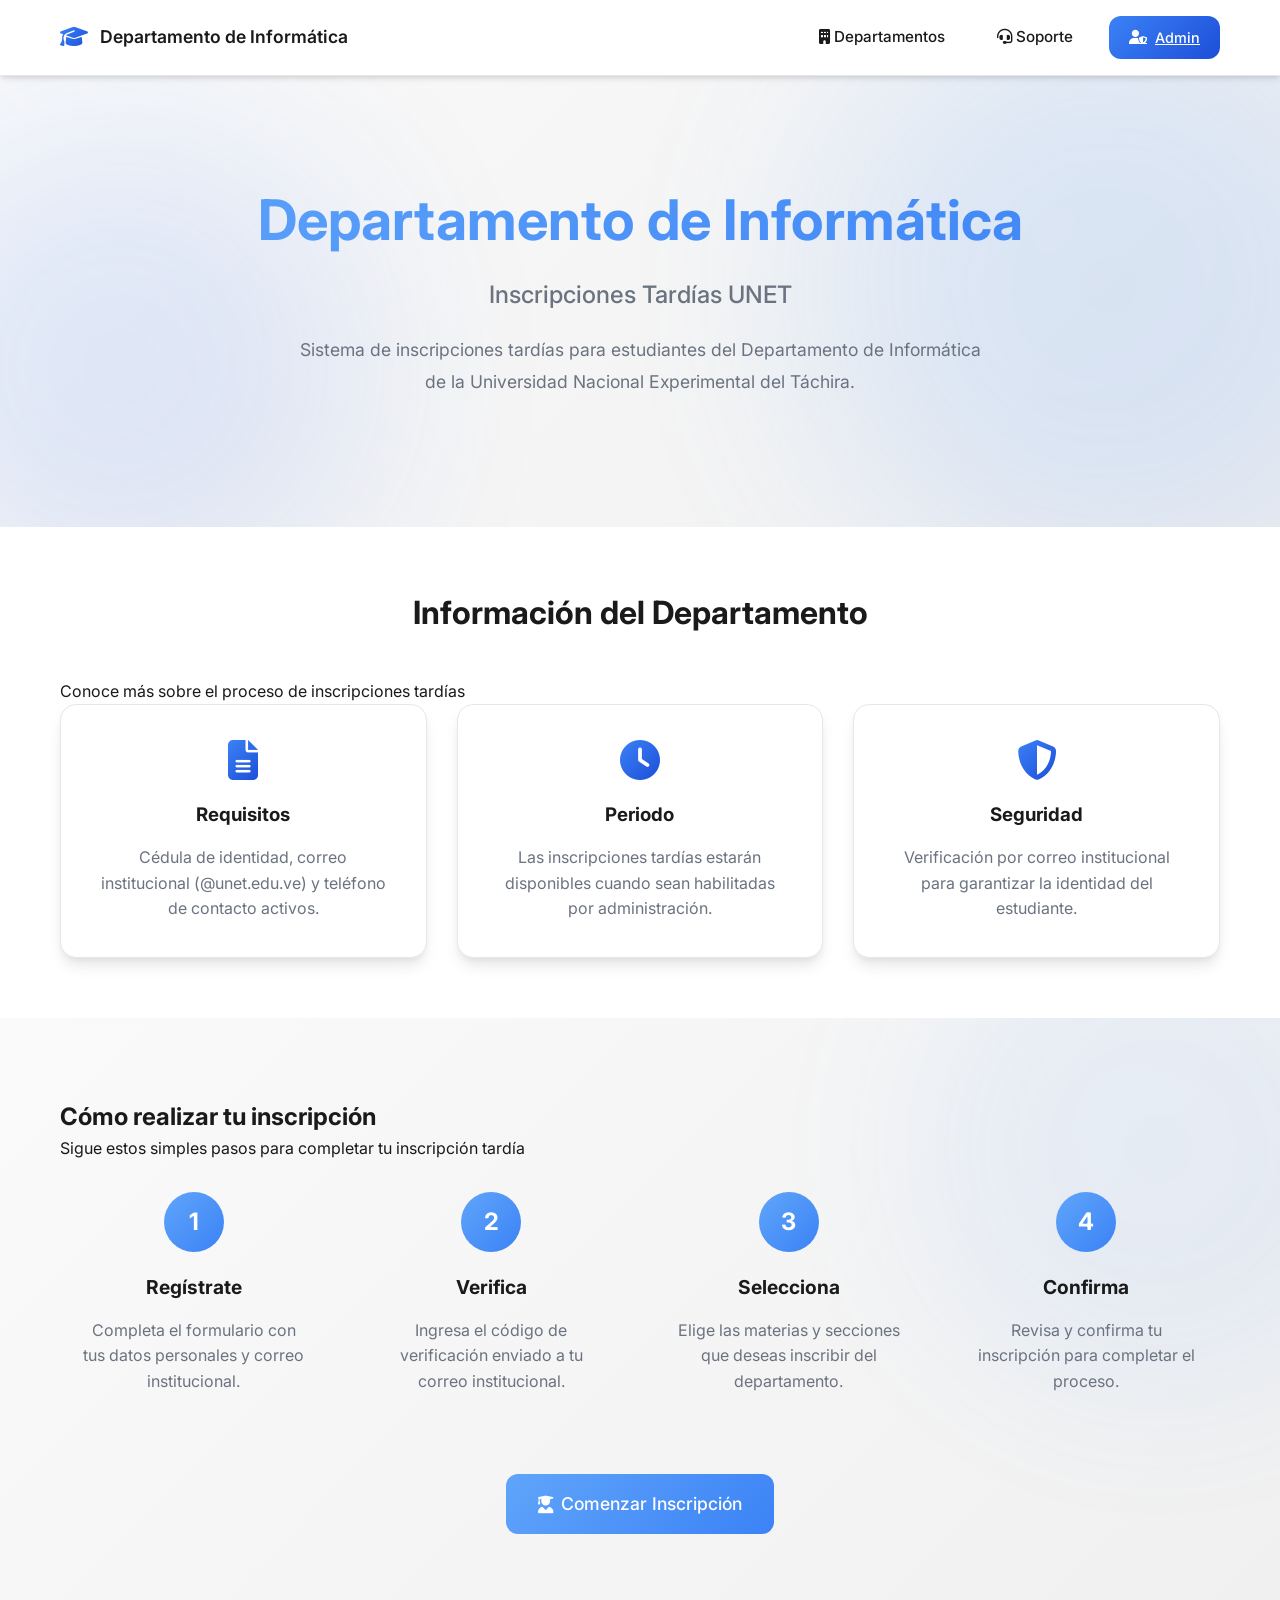
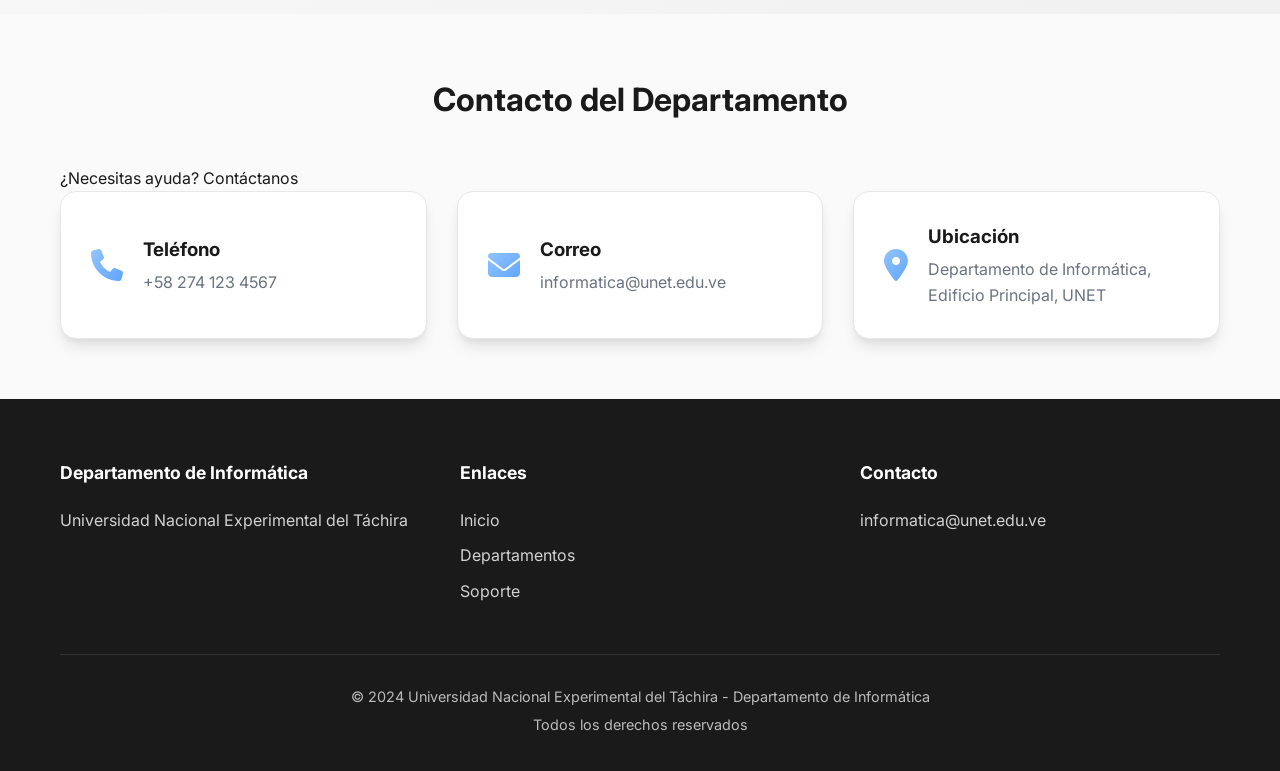
==== departamento-informatica.html @ d98ce838 "Agregar archivos del proyecto ITUNET" ====
<!DOCTYPE html>
<html lang="es">
<head>
    <meta charset="UTF-8">
    <meta name="viewport" content="width=device-width, initial-scale=1.0">
    <title>Departamento de Informática - UNET</title>
    <link rel="stylesheet" href="css/styles.css">
    <link rel="preconnect" href="https://fonts.googleapis.com">
    <link rel="preconnect" href="https://fonts.gstatic.com" crossorigin>
    <link href="https://fonts.googleapis.com/css2?family=Inter:wght@300;400;500;600;700&display=swap" rel="stylesheet">
    <link rel="stylesheet" href="https://cdnjs.cloudflare.com/ajax/libs/font-awesome/6.4.0/css/all.min.css">
</head>
<body>
    <!-- Header -->
    <header class="header">
        <div class="header-container">
            <div class="logo">
                <i class="fas fa-graduation-cap"></i>
                <span>Departamento de Informática</span>
            </div>
            <nav class="nav">
                <a href="departamentos.html" class="nav-link">
                    <i class="fas fa-building"></i>
                    Departamentos
                </a>
                <a href="soporte.html" class="nav-link">
                    <i class="fas fa-headset"></i>
                    Soporte
                </a>
                <a href="admin/login.html" class="btn-login">
                    <i class="fas fa-user-shield"></i>
                    Admin
                </a>
            </nav>
        </div>
    </header>

    <!-- Loading Overlay -->
    <div class="loading-overlay" id="loadingOverlay">
        <div class="spinner"></div>
        <p>Cargando...</p>
    </div>

    <!-- Hero Section -->
    <section class="hero">
        <div class="hero-content">
            <h1>Departamento de Informática</h1>
            <h2>Inscripciones Tardías UNET</h2>
            <p>Sistema de inscripciones tardías para estudiantes del Departamento de Informática de la Universidad Nacional Experimental del Táchira.</p>
        </div>
    </section>

    <!-- Info Section -->
    <section class="info-section">
        <div class="container">
            <div class="section-header">
                <h2>Información del Departamento</h2>
                <p>Conoce más sobre el proceso de inscripciones tardías</p>
            </div>
            <div class="info-cards">
                <div class="info-card">
                    <i class="fas fa-file-alt"></i>
                    <h3>Requisitos</h3>
                    <p>Cédula de identidad, correo institucional (@unet.edu.ve) y teléfono de contacto activos.</p>
                </div>
                <div class="info-card">
                    <i class="fas fa-clock"></i>
                    <h3>Periodo</h3>
                    <p>Las inscripciones tardías estarán disponibles cuando sean habilitadas por administración.</p>
                </div>
                <div class="info-card">
                    <i class="fas fa-shield-alt"></i>
                    <h3>Seguridad</h3>
                    <p>Verificación por correo institucional para garantizar la identidad del estudiante.</p>
                </div>
            </div>
        </div>
    </section>

    <!-- Process Section -->
    <section class="process-section">
        <div class="container">
            <div class="section-header">
                <h2>Cómo realizar tu inscripción</h2>
                <p>Sigue estos simples pasos para completar tu inscripción tardía</p>
            </div>
            <div class="process-steps">
                <div class="process-step">
                    <div class="step-number">1</div>
                    <h3>Regístrate</h3>
                    <p>Completa el formulario con tus datos personales y correo institucional.</p>
                </div>
                <div class="process-step">
                    <div class="step-number">2</div>
                    <h3>Verifica</h3>
                    <p>Ingresa el código de verificación enviado a tu correo institucional.</p>
                </div>
                <div class="process-step">
                    <div class="step-number">3</div>
                    <h3>Selecciona</h3>
                    <p>Elige las materias y secciones que deseas inscribir del departamento.</p>
                </div>
                <div class="process-step">
                    <div class="step-number">4</div>
                    <h3>Confirma</h3>
                    <p>Revisa y confirma tu inscripción para completar el proceso.</p>
                </div>
            </div>
            <div class="cta-container">
                <a href="estudiante/formulario.html" class="btn btn-primary btn-large">
                    <i class="fas fa-user-graduate"></i>
                    Comenzar Inscripción
                </a>
            </div>
        </div>
    </section>

    <!-- Contact Section -->
    <section class="contact-section">
        <div class="container">
            <div class="section-header">
                <h2>Contacto del Departamento</h2>
                <p>¿Necesitas ayuda? Contáctanos</p>
            </div>
            <div class="contact-info">
                <div class="contact-item">
                    <i class="fas fa-phone"></i>
                    <div>
                        <h3>Teléfono</h3>
                        <p>+58 274 123 4567</p>
                    </div>
                </div>
                <div class="contact-item">
                    <i class="fas fa-envelope"></i>
                    <div>
                        <h3>Correo</h3>
                        <p>informatica@unet.edu.ve</p>
                    </div>
                </div>
                <div class="contact-item">
                    <i class="fas fa-map-marker-alt"></i>
                    <div>
                        <h3>Ubicación</h3>
                        <p>Departamento de Informática, Edificio Principal, UNET</p>
                    </div>
                </div>
            </div>
        </div>
    </section>

    <!-- Footer -->
    <footer class="footer">
        <div class="container">
            <div class="footer-content">
                <div class="footer-section">
                    <h4>Departamento de Informática</h4>
                    <p>Universidad Nacional Experimental del Táchira</p>
                </div>
                <div class="footer-section">
                    <h4>Enlaces</h4>
                    <a href="index.html">Inicio</a>
                    <a href="departamentos.html">Departamentos</a>
                    <a href="soporte.html">Soporte</a>
                </div>
                <div class="footer-section">
                    <h4>Contacto</h4>
                    <p>informatica@unet.edu.ve</p>
                </div>
            </div>
            <div class="footer-bottom">
                <p>&copy; 2024 Universidad Nacional Experimental del Táchira - Departamento de Informática</p>
                <p>Todos los derechos reservados</p>
            </div>
        </div>
    </footer>

    <script src="js/main.js"></script>
</body>
</html>
---- css/styles.css ----
/* Variables CSS */
:root {
    --primary-color: #1a1a1a;
    --secondary-color: #2d2d2d;
    --accent-color: #3b82f6;
    --highlight-color: #2563eb;
    --text-color: #1a1a1a;
    --text-light: #ffffff;
    --text-muted: #6b7280;
    --bg-light: #fafafa;
    --bg-white: #ffffff;
    --border-color: #e5e7eb;
    --success-color: #10b981;
    --warning-color: #f59e0b;
    --danger-color: #ef4444;
    --shadow: 0 4px 6px -1px rgba(0, 0, 0, 0.1), 0 2px 4px -1px rgba(0, 0, 0, 0.06);
    --shadow-lg: 0 10px 15px -3px rgba(0, 0, 0, 0.1), 0 4px 6px -2px rgba(0, 0, 0, 0.05);
    --shadow-xl: 0 20px 25px -5px rgba(0, 0, 0, 0.1), 0 10px 10px -5px rgba(0, 0, 0, 0.04);
    --radius: 12px;
    --radius-lg: 16px;
    --transition: all 0.3s cubic-bezier(0.4, 0, 0.2, 1);
    --gradient-primary: linear-gradient(135deg, #3b82f6 0%, #1d4ed8 100%);
    --gradient-secondary: linear-gradient(135deg, #60a5fa 0%, #3b82f6 100%);
    --gradient-accent: linear-gradient(135deg, #93c5fd 0%, #60a5fa 100%);
    --gradient-success: linear-gradient(135deg, #10b981 0%, #059669 100%);
}

/* Reset CSS */
* {
    margin: 0;
    padding: 0;
    box-sizing: border-box;
}

body {
    font-family: 'Inter', sans-serif;
    line-height: 1.6;
    color: var(--text-color);
    background-color: var(--bg-light);
}

.container {
    max-width: 1200px;
    margin: 0 auto;
    padding: 0 20px;
}

/* Header estilo moderno */
.header {
    background-color: var(--bg-white);
    color: var(--text-color);
    padding: 16px 0;
    position: sticky;
    top: 0;
    z-index: 1000;
    box-shadow: var(--shadow);
    border-bottom: 1px solid var(--border-color);
}

.header-container {
    max-width: 1200px;
    margin: 0 auto;
    padding: 0 20px;
    display: flex;
    justify-content: space-between;
    align-items: center;
}

.logo {
    display: flex;
    align-items: center;
    gap: 12px;
    font-size: 1.1rem;
    font-weight: 600;
    color: var(--primary-color);
}

.logo i {
    font-size: 1.4rem;
    background: var(--gradient-primary);
    -webkit-background-clip: text;
    -webkit-text-fill-color: transparent;
    background-clip: text;
}

.nav {
    display: flex;
    align-items: center;
    gap: 20px;
}

.nav-link {
    color: var(--text-color);
    text-decoration: none;
    font-size: 0.95rem;
    font-weight: 500;
    padding: 8px 16px;
    transition: var(--transition);
}

.nav-link:hover {
    color: var(--accent-color);
}

.nav .btn-primary {
    padding: 8px 16px;
    font-size: 0.9rem;
}

.btn-login {
    background: var(--gradient-primary);
    color: var(--text-light);
    border: none;
    padding: 10px 20px;
    border-radius: var(--radius);
    cursor: pointer;
    font-size: 0.9rem;
    font-weight: 500;
    display: flex;
    align-items: center;
    gap: 8px;
    transition: var(--transition);
}

.btn-login:hover {
    transform: translateY(-2px);
    box-shadow: var(--shadow-lg);
}

/* Loading Overlay */
.loading-overlay {
    position: fixed;
    top: 0;
    left: 0;
    width: 100%;
    height: 100%;
    background-color: rgba(0, 0, 0, 0.7);
    display: none;
    justify-content: center;
    align-items: center;
    flex-direction: column;
    z-index: 9999;
}

.loading-overlay.active {
    display: flex;
}

.spinner {
    width: 50px;
    height: 50px;
    border: 4px solid rgba(255, 255, 255, 0.3);
    border-top-color: var(--highlight-color);
    border-radius: 50%;
    animation: spin 1s linear infinite;
}

@keyframes spin {
    to { transform: rotate(360deg); }
}

.loading-overlay p {
    color: var(--text-light);
    margin-top: 20px;
    font-size: 1.1rem;
}

/* Hero Section */
.hero {
    background: linear-gradient(135deg, #fafafa 0%, #f0f0f0 100%);
    color: var(--text-color);
    padding: 100px 20px;
    text-align: center;
    position: relative;
    overflow: hidden;
}

.hero::before {
    content: '';
    position: absolute;
    top: -20%;
    right: -10%;
    width: 600px;
    height: 600px;
    background: var(--gradient-secondary);
    opacity: 0.15;
    border-radius: 50%;
    filter: blur(100px);
}

.hero::after {
    content: '';
    position: absolute;
    bottom: -20%;
    left: -10%;
    width: 500px;
    height: 500px;
    background: var(--gradient-primary);
    opacity: 0.12;
    border-radius: 50%;
    filter: blur(100px);
}

.hero-content {
    position: relative;
    z-index: 1;
}

.hero-content h1 {
    font-size: 3.5rem;
    margin-bottom: 10px;
    font-weight: 700;
    background: var(--gradient-secondary);
    -webkit-background-clip: text;
    -webkit-text-fill-color: transparent;
    background-clip: text;
}

.hero-content h2 {
    font-size: 1.5rem;
    margin-bottom: 20px;
    font-weight: 500;
    color: var(--text-muted);
}

.hero-content p {
    max-width: 700px;
    margin: 0 auto 30px;
    font-size: 1.1rem;
    color: var(--text-muted);
    line-height: 1.8;
}

.hero-buttons {
    display: flex;
    justify-content: center;
    gap: 15px;
    flex-wrap: wrap;
}

.btn {
    padding: 12px 24px;
    border: none;
    border-radius: var(--radius);
    cursor: pointer;
    font-size: 1rem;
    font-weight: 500;
    text-decoration: none;
    display: inline-flex;
    align-items: center;
    gap: 8px;
    transition: var(--transition);
}

.btn-primary {
    background: var(--gradient-secondary);
    color: var(--text-light);
}

.btn-primary:hover {
    transform: translateY(-2px);
    box-shadow: var(--shadow-lg);
}

.btn-secondary {
    background-color: var(--bg-white);
    color: var(--primary-color);
}

.btn-secondary:hover {
    background-color: #f0f0f0;
    transform: translateY(-2px);
}

.btn-secondary.disabled {
    opacity: 0.6;
    cursor: not-allowed;
    pointer-events: none;
}

/* Content Section */
.content-section {
    padding: 80px 20px;
    background-color: var(--bg-white);
}

.content-wrapper {
    max-width: 800px;
    margin: 0 auto;
}

.content-eyebrow {
    font-size: 0.9rem;
    font-weight: 600;
    color: var(--accent-color);
    text-transform: uppercase;
    letter-spacing: 1px;
    margin-bottom: 15px;
}

.content-headline {
    font-size: 2.5rem;
    color: var(--primary-color);
    margin-bottom: 20px;
    font-weight: 700;
}

.content-paragraph {
    font-size: 1.1rem;
    color: var(--text-muted);
    line-height: 1.8;
}

/* Features Section */
.features-section {
    padding: 80px 20px;
    background-color: var(--bg-white);
}

.features-grid {
    display: grid;
    grid-template-columns: repeat(auto-fit, minmax(300px, 1fr));
    gap: 30px;
    max-width: 1200px;
    margin: 0 auto;
}

.feature-card {
    background-color: var(--bg-light);
    padding: 40px 30px;
    border-radius: var(--radius-lg);
    text-align: center;
    transition: var(--transition);
    border: 1px solid var(--border-color);
}

.feature-card:hover {
    transform: translateY(-5px);
    box-shadow: var(--shadow-xl);
    border-color: var(--accent-color);
}

.feature-icon {
    width: 70px;
    height: 70px;
    margin: 0 auto 25px;
    border-radius: 50%;
    display: flex;
    align-items: center;
    justify-content: center;
    background: var(--gradient-primary);
}

.feature-icon i {
    font-size: 1.8rem;
    color: var(--text-light);
}

.feature-card h3 {
    color: var(--primary-color);
    margin-bottom: 15px;
    font-size: 1.3rem;
}

.feature-card p {
    color: var(--text-muted);
    line-height: 1.6;
}

/* Process Section */
.process-section {
    padding: 80px 20px;
    background: linear-gradient(135deg, #fafafa 0%, #f0f0f0 100%);
    position: relative;
    overflow: hidden;
}

.process-section::before {
    content: '';
    position: absolute;
    top: -20%;
    right: -10%;
    width: 500px;
    height: 500px;
    background: var(--gradient-secondary);
    opacity: 0.08;
    border-radius: 50%;
    filter: blur(80px);
}

.process-steps {
    display: grid;
    grid-template-columns: repeat(auto-fit, minmax(250px, 1fr));
    gap: 30px;
    max-width: 1200px;
    margin: 0 auto;
    position: relative;
    z-index: 1;
}

.process-step {
    text-align: center;
    padding: 30px 20px;
}

.step-number {
    width: 60px;
    height: 60px;
    margin: 0 auto 20px;
    border-radius: 50%;
    display: flex;
    align-items: center;
    justify-content: center;
    background: var(--gradient-secondary);
    color: var(--text-light);
    font-size: 1.5rem;
    font-weight: 700;
}

.process-step h3 {
    color: var(--primary-color);
    margin-bottom: 15px;
    font-size: 1.2rem;
}

.process-step p {
    color: var(--text-muted);
    line-height: 1.6;
}

.cta-container {
    text-align: center;
    margin-top: 50px;
}

.btn-large {
    padding: 16px 32px;
    font-size: 1.1rem;
}

/* Requirements Section */
.requirements-section {
    padding: 80px 20px;
    background-color: var(--bg-white);
}

.requirements-content {
    display: grid;
    grid-template-columns: 1fr 1fr;
    gap: 60px;
    max-width: 1200px;
    margin: 0 auto;
    align-items: center;
}

.requirements-text h2 {
    color: var(--primary-color);
    margin-bottom: 15px;
    font-size: 2rem;
}

.requirements-text > p {
    color: var(--text-muted);
    margin-bottom: 25px;
    font-size: 1.1rem;
}

.requirements-list {
    list-style: none;
    padding: 0;
}

.requirements-list li {
    padding: 12px 0;
    color: var(--text-color);
    font-size: 1rem;
    display: flex;
    align-items: center;
    gap: 12px;
}

.requirements-list li i {
    color: var(--success-color);
    font-size: 1.2rem;
}

.requirements-cta {
    background: linear-gradient(135deg, #fafafa 0%, #f0f0f0 100%);
    padding: 50px;
    border-radius: var(--radius-lg);
    text-align: center;
    border: 1px solid var(--border-color);
}

.requirements-cta h3 {
    color: var(--primary-color);
    margin-bottom: 15px;
    font-size: 1.5rem;
}

.requirements-cta > p {
    color: var(--text-muted);
    margin-bottom: 25px;
}

/* Info Section */
.info-section {
    padding: 60px 20px;
    background-color: var(--bg-white);
}

.info-section h2 {
    text-align: center;
    margin-bottom: 40px;
    font-size: 2rem;
    color: var(--primary-color);
}

.info-cards {
    display: grid;
    grid-template-columns: repeat(auto-fit, minmax(300px, 1fr));
    gap: 30px;
    max-width: 1200px;
    margin: 0 auto;
}

.info-card {
    background-color: var(--bg-white);
    padding: 35px;
    border-radius: var(--radius-lg);
    text-align: center;
    box-shadow: var(--shadow-lg);
    transition: var(--transition);
    border: 1px solid var(--border-color);
}

.info-card:hover {
    transform: translateY(-5px);
    box-shadow: var(--shadow-xl);
    border-color: var(--accent-color);
}

.info-card i {
    font-size: 2.5rem;
    background: var(--gradient-primary);
    -webkit-background-clip: text;
    -webkit-text-fill-color: transparent;
    background-clip: text;
    margin-bottom: 20px;
}

.info-card h3 {
    margin-bottom: 15px;
    color: var(--primary-color);
}

.info-card p {
    color: var(--text-muted);
}

/* Contact Section */
.contact-section {
    padding: 60px 20px;
    background-color: var(--bg-light);
}

.contact-section h2 {
    text-align: center;
    margin-bottom: 40px;
    font-size: 2rem;
    color: var(--primary-color);
}

.contact-info {
    display: grid;
    grid-template-columns: repeat(auto-fit, minmax(300px, 1fr));
    gap: 30px;
    max-width: 1200px;
    margin: 0 auto;
}

.contact-item {
    background-color: var(--bg-white);
    padding: 30px;
    border-radius: var(--radius-lg);
    display: flex;
    align-items: center;
    gap: 20px;
    box-shadow: var(--shadow-lg);
    transition: var(--transition);
    border: 1px solid var(--border-color);
}

.contact-item:hover {
    transform: translateY(-5px);
    box-shadow: var(--shadow-xl);
    border-color: var(--accent-color);
}

.contact-item i {
    font-size: 2rem;
    background: var(--gradient-accent);
    -webkit-background-clip: text;
    -webkit-text-fill-color: transparent;
    background-clip: text;
}

.contact-item h3 {
    margin-bottom: 5px;
    color: var(--primary-color);
}

.contact-item p {
    color: var(--text-muted);
}

/* Footer */
.footer {
    background-color: var(--primary-color);
    color: var(--text-light);
    padding: 60px 20px 30px;
}

.footer-content {
    display: grid;
    grid-template-columns: repeat(auto-fit, minmax(250px, 1fr));
    gap: 40px;
    max-width: 1200px;
    margin: 0 auto 40px;
}

.footer-section h4 {
    margin-bottom: 20px;
    font-size: 1.1rem;
}

.footer-section p {
    color: rgba(255, 255, 255, 0.8);
    line-height: 1.6;
}

.footer-section a {
    display: block;
    color: rgba(255, 255, 255, 0.8);
    text-decoration: none;
    margin-bottom: 10px;
    transition: var(--transition);
}

.footer-section a:hover {
    color: var(--text-light);
}

.footer-bottom {
    text-align: center;
    padding-top: 30px;
    border-top: 1px solid rgba(255, 255, 255, 0.1);
}

.footer-bottom p {
    margin-bottom: 5px;
    opacity: 0.7;
    font-size: 0.9rem;
}

/* Departments Section */
.departments-section {
    padding: 80px 20px;
    background-color: var(--bg-white);
}

.departments-grid {
    display: grid;
    grid-template-columns: repeat(auto-fit, minmax(300px, 1fr));
    gap: 30px;
    max-width: 1200px;
    margin: 0 auto;
}

.department-card {
    background-color: var(--bg-light);
    padding: 40px 30px;
    border-radius: var(--radius-lg);
    text-align: center;
    transition: var(--transition);
    border: 1px solid var(--border-color);
}

.department-card:hover {
    transform: translateY(-5px);
    box-shadow: var(--shadow-xl);
    border-color: var(--accent-color);
}

.department-icon {
    width: 80px;
    height: 80px;
    margin: 0 auto 25px;
    border-radius: 50%;
    display: flex;
    align-items: center;
    justify-content: center;
    background: var(--gradient-primary);
}

.department-icon i {
    font-size: 2rem;
    color: var(--text-light);
}

.department-card h3 {
    color: var(--primary-color);
    margin-bottom: 10px;
    font-size: 1.4rem;
}

.department-card p {
    color: var(--text-muted);
    margin-bottom: 20px;
}

/* FAQ Section */
.faq-section {
    padding: 80px 20px;
    background: linear-gradient(135deg, #fafafa 0%, #f0f0f0 100%);
    position: relative;
    overflow: hidden;
}

.faq-section::before {
    content: '';
    position: absolute;
    top: -20%;
    right: -10%;
    width: 500px;
    height: 500px;
    background: var(--gradient-secondary);
    opacity: 0.08;
    border-radius: 50%;
    filter: blur(80px);
}

.faq-container {
    max-width: 900px;
    margin: 0 auto;
    position: relative;
    z-index: 1;
}

.faq-item {
    background-color: var(--bg-white);
    border-radius: var(--radius-lg);
    margin-bottom: 15px;
    box-shadow: var(--shadow);
    overflow: hidden;
    border: 1px solid var(--border-color);
}

.faq-question {
    padding: 20px 25px;
    cursor: pointer;
    display: flex;
    justify-content: space-between;
    align-items: center;
    transition: var(--transition);
}

.faq-question:hover {
    background-color: var(--bg-light);
}

.faq-question h3 {
    color: var(--primary-color);
    margin: 0;
    font-size: 1.1rem;
    font-weight: 500;
}

.faq-question i {
    color: var(--accent-color);
    transition: var(--transition);
}

.faq-item.active .faq-question i {
    transform: rotate(180deg);
}

.faq-answer {
    max-height: 0;
    overflow: hidden;
    transition: max-height 0.3s ease;
}

.faq-item.active .faq-answer {
    max-height: 500px;
}

.faq-answer p {
    padding: 0 25px 25px;
    color: var(--text-muted);
    line-height: 1.7;
}

/* Contact Form Section */
.contact-form-section {
    padding: 80px 20px;
    background-color: var(--bg-white);
}

.contact-form-container {
    max-width: 700px;
    margin: 0 auto;
}

.contact-form {
    background-color: var(--bg-light);
    padding: 40px;
    border-radius: var(--radius-lg);
    box-shadow: var(--shadow-lg);
    border: 1px solid var(--border-color);
}

.contact-form .form-group {
    margin-bottom: 25px;
}

.contact-form label {
    display: block;
    margin-bottom: 8px;
    color: var(--text-color);
    font-weight: 500;
    display: flex;
    align-items: center;
    gap: 8px;
}

.contact-form label i {
    color: var(--accent-color);
}

.contact-form input,
.contact-form select,
.contact-form textarea {
    width: 100%;
    padding: 12px 15px;
    border: 1px solid var(--border-color);
    border-radius: var(--radius);
    font-size: 1rem;
    font-family: 'Inter', sans-serif;
    transition: var(--transition);
}

.contact-form input:focus,
.contact-form select:focus,
.contact-form textarea:focus {
    outline: none;
    border-color: var(--accent-color);
    box-shadow: 0 0 0 3px rgba(59, 130, 246, 0.1);
}

.contact-form textarea {
    resize: vertical;
    min-height: 120px;
}

/* Responsive Design */
@media (max-width: 768px) {
    .hero-content h1 {
        font-size: 2rem;
    }
    
    .hero-content h2 {
        font-size: 1.2rem;
    }
    
    .hero-content p {
        font-size: 1rem;
    }
    
    .header-container {
        flex-direction: column;
        gap: 10px;
    }
    
    .info-cards,
    .contact-info {
        grid-template-columns: 1fr;
    }
    
    .requirements-content {
        grid-template-columns: 1fr;
    }
    
    .section-header h2 {
        font-size: 2rem;
    }
    
    .footer-content {
        grid-template-columns: 1fr;
    }
    
    .nav {
        gap: 10px;
    }
    
    .nav-link {
        padding: 6px 12px;
        font-size: 0.85rem;
    }
    
    .hero-container {
        grid-template-columns: 1fr;
        gap: 40px;
    }
    
    .hero-left {
        padding-right: 0;
        text-align: center;
    }
    
    .hero-buttons {
        justify-content: center;
    }
    
    .footer-content {
        flex-direction: column;
        gap: 30px;
        text-align: center;
    }
    
    .footer-left {
        flex-direction: column;
        gap: 20px;
    }
}
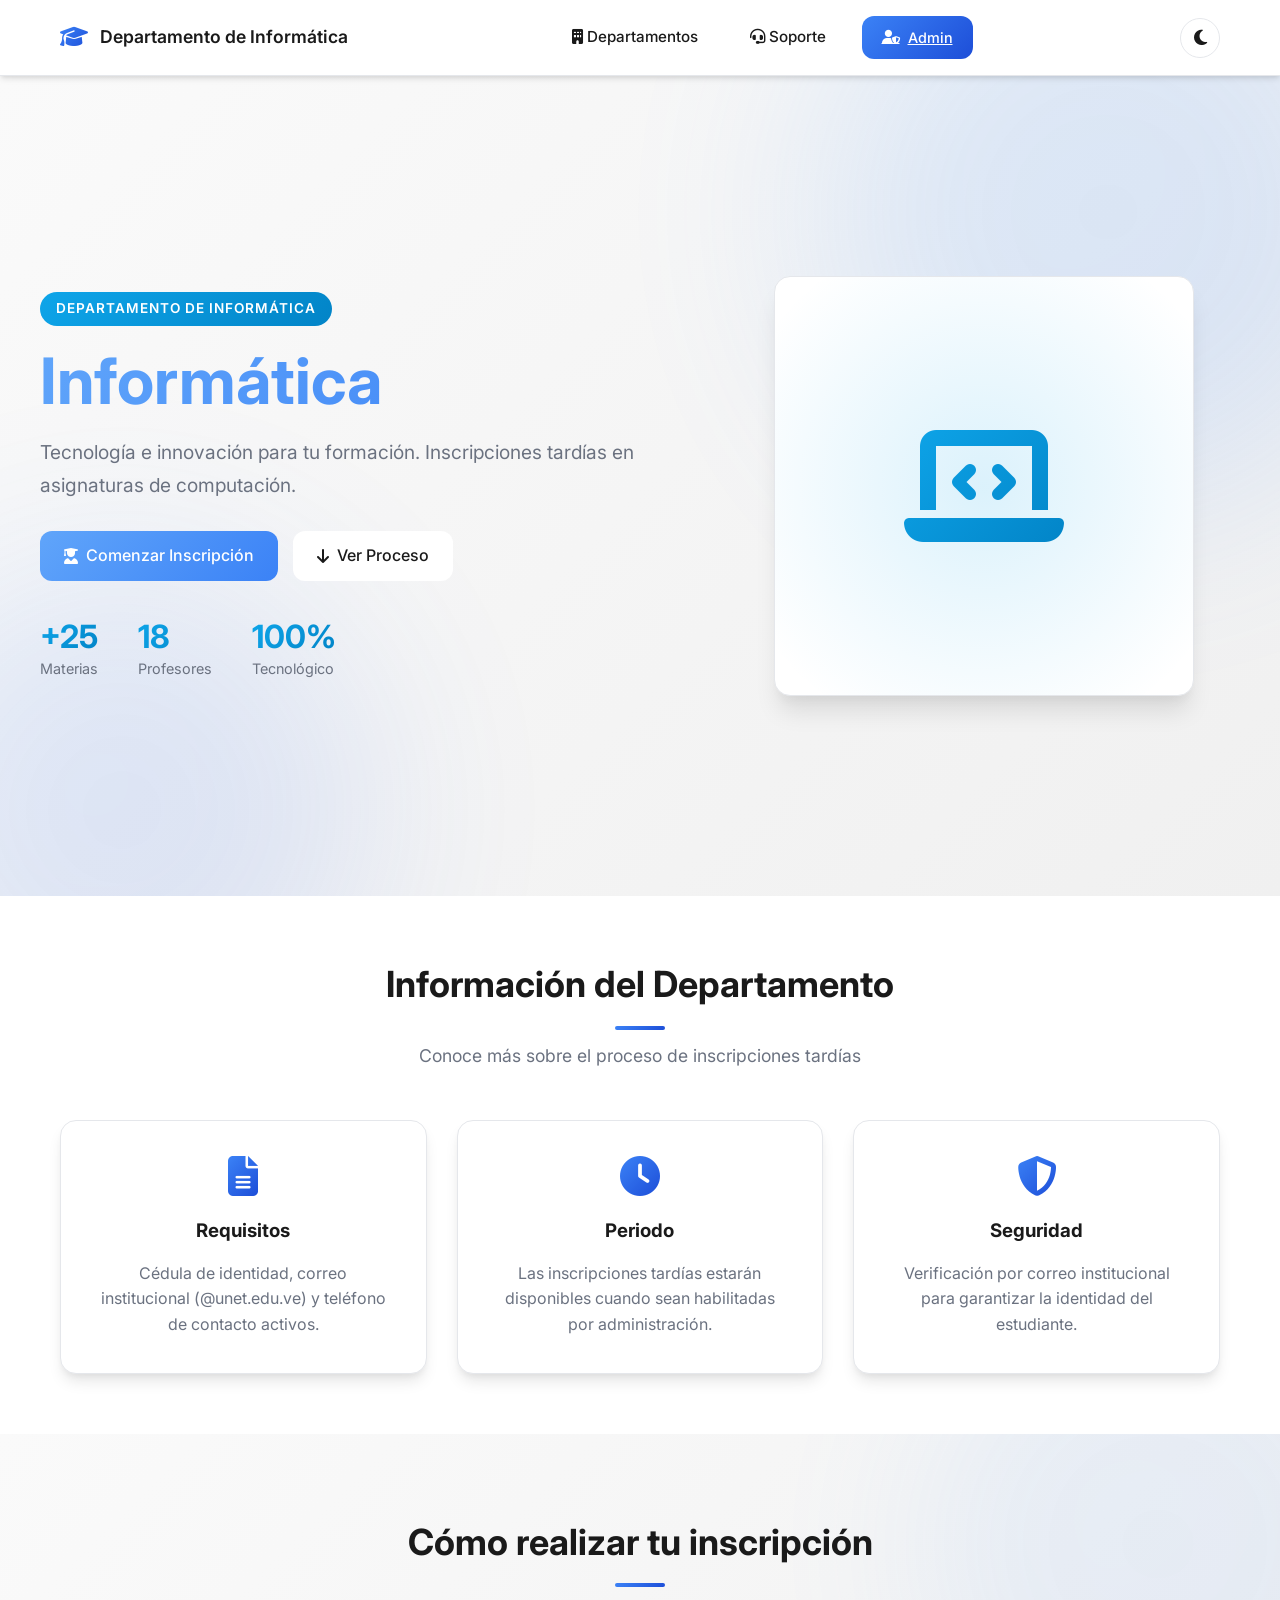
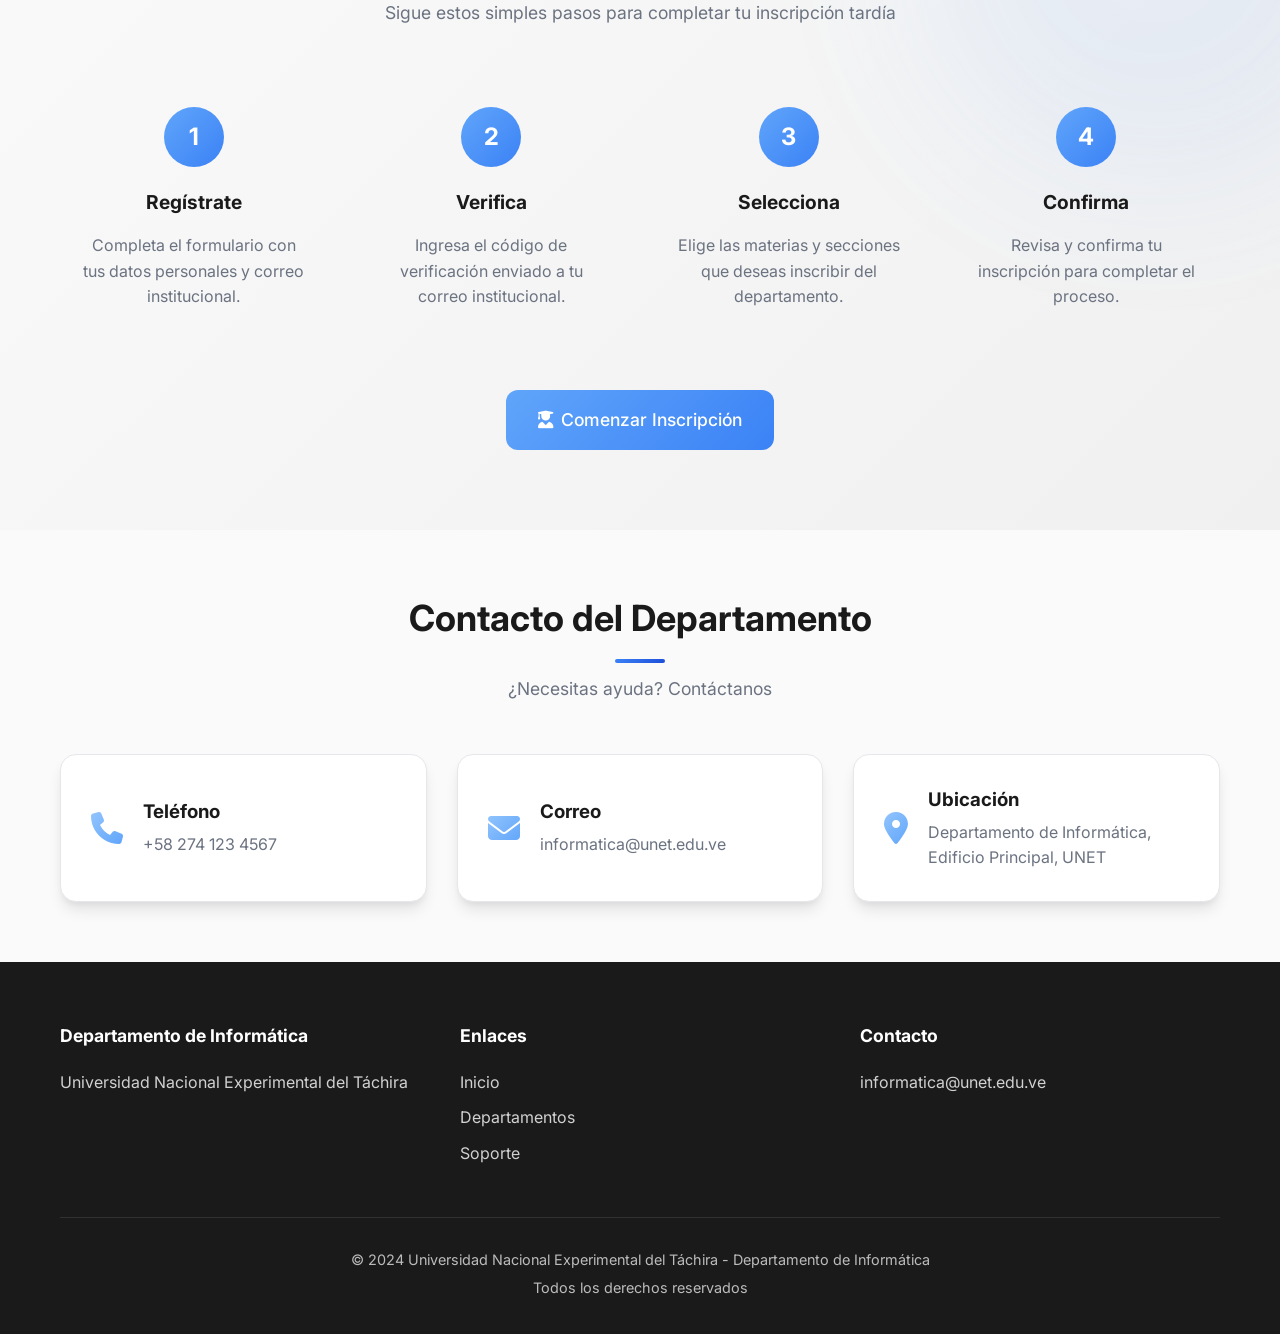
==== commit c49357ce: "Mejoras: multi-departamento, modo oscuro, diseño responsive, formularios con pre-llenado, checkboxes" ====
--- a/departamento-informatica.html
+++ b/departamento-informatica.html
@@ -27,7 +27,7 @@
                     <i class="fas fa-headset"></i>
                     Soporte
                 </a>
-                <a href="admin/login.html" class="btn-login">
+                <a href="admin/login.html?departamento=informatica" class="btn-login">
                     <i class="fas fa-user-shield"></i>
                     Admin
                 </a>
@@ -42,11 +42,43 @@
     </div>
 
     <!-- Hero Section -->
-    <section class="hero">
-        <div class="hero-content">
-            <h1>Departamento de Informática</h1>
-            <h2>Inscripciones Tardías UNET</h2>
-            <p>Sistema de inscripciones tardías para estudiantes del Departamento de Informática de la Universidad Nacional Experimental del Táchira.</p>
+    <section class="hero hero-landing hero-dept-informatica">
+        <div class="hero-container">
+            <div class="hero-content">
+                <span class="hero-eyebrow">Departamento de Informática</span>
+                <h1>Informática</h1>
+                <p class="hero-lead">Tecnología e innovación para tu formación. Inscripciones tardías en asignaturas de computación.</p>
+                <div class="hero-buttons">
+                    <a href="estudiante/formulario.html?departamento=informatica" class="btn btn-primary">
+                        <i class="fas fa-user-graduate"></i>
+                        Comenzar Inscripción
+                    </a>
+                    <a href="#proceso" class="btn btn-secondary">
+                        <i class="fas fa-arrow-down"></i>
+                        Ver Proceso
+                    </a>
+                </div>
+                <div class="hero-stats">
+                    <div class="hero-stat">
+                        <strong>+25</strong>
+                        <span>Materias</span>
+                    </div>
+                    <div class="hero-stat">
+                        <strong>18</strong>
+                        <span>Profesores</span>
+                    </div>
+                    <div class="hero-stat">
+                        <strong>100%</strong>
+                        <span>Tecnológico</span>
+                    </div>
+                </div>
+            </div>
+            <div class="hero-visual">
+                <div class="hero-visual-card">
+                    <i class="fas fa-laptop-code"></i>
+                    <div class="hero-visual-blob"></div>
+                </div>
+            </div>
         </div>
     </section>
 
@@ -78,7 +110,7 @@
     </section>
 
     <!-- Process Section -->
-    <section class="process-section">
+    <section id="proceso" class="process-section">
         <div class="container">
             <div class="section-header">
                 <h2>Cómo realizar tu inscripción</h2>
--- a/css/styles.css
+++ b/css/styles.css
@@ -23,6 +23,38 @@
     --gradient-secondary: linear-gradient(135deg, #60a5fa 0%, #3b82f6 100%);
     --gradient-accent: linear-gradient(135deg, #93c5fd 0%, #60a5fa 100%);
     --gradient-success: linear-gradient(135deg, #10b981 0%, #059669 100%);
+    --bg-soft: #f0f0f0;
+    --warning-bg: #fff3cd;
+    --warning-soft: #ffeeba;
+    --warning-text: #856404;
+    --danger-bg: #f8d7da;
+    --danger-soft: #f5c6cb;
+    --danger-text: #721c24;
+}
+
+body.dark {
+    --primary-color: #f9fafb;
+    --secondary-color: #1f2937;
+    --text-color: #f3f4f6;
+    --text-light: #ffffff;
+    --text-muted: #9ca3af;
+    --bg-light: #0f172a;
+    --bg-soft: #1e293b;
+    --bg-white: #1f2937;
+    --border-color: #374151;
+    --shadow: 0 4px 6px -1px rgba(0, 0, 0, 0.5), 0 2px 4px -1px rgba(0, 0, 0, 0.3);
+    --shadow-lg: 0 10px 15px -3px rgba(0, 0, 0, 0.5), 0 4px 6px -2px rgba(0, 0, 0, 0.3);
+    --shadow-xl: 0 20px 25px -5px rgba(0, 0, 0, 0.5), 0 10px 10px -5px rgba(0, 0, 0, 0.3);
+    --warning-bg: #3f3a1d;
+    --warning-soft: #4f491f;
+    --warning-text: #f0d77b;
+    --danger-bg: #3f1d22;
+    --danger-soft: #4f2229;
+    --danger-text: #f5c2c7;
+}
+
+body.dark .footer {
+    background-color: var(--secondary-color);
 }
 
 /* Reset CSS */
@@ -32,11 +64,31 @@
     box-sizing: border-box;
 }
 
+html {
+    scroll-behavior: smooth;
+}
+
+/* Subtle background grid */
+body::before {
+    content: '';
+    position: fixed;
+    top: 0;
+    left: 0;
+    right: 0;
+    bottom: 0;
+    background-image: radial-gradient(circle at 1px 1px, var(--border-color) 1px, transparent 0);
+    background-size: 24px 24px;
+    opacity: 0.35;
+    pointer-events: none;
+    z-index: -1;
+}
+
 body {
     font-family: 'Inter', sans-serif;
     line-height: 1.6;
     color: var(--text-color);
     background-color: var(--bg-light);
+    transition: background-color 0.3s ease, color 0.3s ease;
 }
 
 .container {
@@ -47,7 +99,7 @@
 
 /* Header estilo moderno */
 .header {
-    background-color: var(--bg-white);
+    background-color: rgba(255, 255, 255, 0.95);
     color: var(--text-color);
     padding: 16px 0;
     position: sticky;
@@ -55,15 +107,22 @@
     z-index: 1000;
     box-shadow: var(--shadow);
     border-bottom: 1px solid var(--border-color);
+    backdrop-filter: blur(12px);
+    -webkit-backdrop-filter: blur(12px);
+}
+
+body.dark .header {
+    background-color: rgba(31, 41, 55, 0.95);
 }
 
 .header-container {
     max-width: 1200px;
     margin: 0 auto;
     padding: 0 20px;
-    display: flex;
-    justify-content: space-between;
-    align-items: center;
+    display: grid;
+    grid-template-columns: auto 1fr auto;
+    align-items: center;
+    gap: 20px;
 }
 
 .logo {
@@ -86,7 +145,15 @@
 .nav {
     display: flex;
     align-items: center;
+    justify-content: center;
     gap: 20px;
+}
+
+.header-actions {
+    display: flex;
+    align-items: center;
+    gap: 12px;
+    margin-left: auto;
 }
 
 .nav-link {
@@ -125,6 +192,62 @@
 .btn-login:hover {
     transform: translateY(-2px);
     box-shadow: var(--shadow-lg);
+}
+
+/* Theme Toggle */
+.theme-toggle {
+    background: transparent;
+    border: 1px solid var(--border-color);
+    color: var(--text-color);
+    width: 40px;
+    height: 40px;
+    border-radius: 50%;
+    display: inline-flex;
+    align-items: center;
+    justify-content: center;
+    cursor: pointer;
+    font-size: 1.1rem;
+    transition: var(--transition);
+}
+
+.theme-toggle:hover {
+    background-color: var(--bg-light);
+    border-color: var(--accent-color);
+    color: var(--accent-color);
+}
+
+body.dark .theme-toggle:hover {
+    background-color: var(--bg-soft);
+}
+
+.theme-toggle-text {
+    display: none;
+}
+
+/* Mobile menu hamburger */
+.hamburger {
+    display: none;
+    background: transparent;
+    border: 1px solid var(--border-color);
+    color: var(--text-color);
+    width: 40px;
+    height: 40px;
+    border-radius: var(--radius);
+    align-items: center;
+    justify-content: center;
+    cursor: pointer;
+    font-size: 1.2rem;
+    transition: var(--transition);
+}
+
+.hamburger:hover {
+    background-color: var(--bg-light);
+    border-color: var(--accent-color);
+    color: var(--accent-color);
+}
+
+body.dark .hamburger:hover {
+    background-color: var(--bg-soft);
 }
 
 /* Loading Overlay */
@@ -167,7 +290,7 @@
 
 /* Hero Section */
 .hero {
-    background: linear-gradient(135deg, #fafafa 0%, #f0f0f0 100%);
+    background: linear-gradient(135deg, var(--bg-light) 0%, var(--bg-soft) 100%);
     color: var(--text-color);
     padding: 100px 20px;
     text-align: center;
@@ -268,7 +391,7 @@
 }
 
 .btn-secondary:hover {
-    background-color: #f0f0f0;
+    background-color: var(--bg-soft);
     transform: translateY(-2px);
 }
 
@@ -370,7 +493,7 @@
 /* Process Section */
 .process-section {
     padding: 80px 20px;
-    background: linear-gradient(135deg, #fafafa 0%, #f0f0f0 100%);
+    background: linear-gradient(135deg, var(--bg-light) 0%, var(--bg-soft) 100%);
     position: relative;
     overflow: hidden;
 }
@@ -485,7 +608,7 @@
 }
 
 .requirements-cta {
-    background: linear-gradient(135deg, #fafafa 0%, #f0f0f0 100%);
+    background: linear-gradient(135deg, var(--bg-light) 0%, var(--bg-soft) 100%);
     padding: 50px;
     border-radius: var(--radius-lg);
     text-align: center;
@@ -722,7 +845,7 @@
 /* FAQ Section */
 .faq-section {
     padding: 80px 20px;
-    background: linear-gradient(135deg, #fafafa 0%, #f0f0f0 100%);
+    background: linear-gradient(135deg, var(--bg-light) 0%, var(--bg-soft) 100%);
     position: relative;
     overflow: hidden;
 }
@@ -933,3 +1056,492 @@
         gap: 20px;
     }
 }
+
+/* Floating blobs animation */
+@keyframes float {
+    0%, 100% { transform: translate(0, 0); }
+    50% { transform: translate(20px, -20px); }
+}
+
+.hero::before,
+.hero::after,
+.process-section::before,
+.faq-section::before {
+    animation: float 10s ease-in-out infinite;
+}
+
+.hero::after,
+.process-section::before {
+    animation-direction: reverse;
+}
+
+/* Section header accent */
+.section-header {
+    text-align: center;
+    margin-bottom: 50px;
+}
+
+.section-header h2 {
+    font-size: 2.25rem;
+    color: var(--primary-color);
+    margin-bottom: 12px;
+    position: relative;
+    display: inline-block;
+}
+
+.section-header h2::after {
+    content: '';
+    display: block;
+    width: 50px;
+    height: 4px;
+    background: var(--gradient-primary);
+    border-radius: 2px;
+    margin: 12px auto 0;
+}
+
+.section-header p {
+    color: var(--text-muted);
+    font-size: 1.1rem;
+}
+
+/* Enhanced card hover */
+.feature-card,
+.info-card,
+.department-card,
+.contact-item {
+    transition: transform 0.3s ease, box-shadow 0.3s ease, border-color 0.3s ease;
+}
+
+.feature-card:hover,
+.info-card:hover,
+.department-card:hover,
+.contact-item:hover {
+    transform: translateY(-8px);
+    box-shadow: var(--shadow-xl);
+}
+
+/* Enhanced primary button glow */
+.btn-primary:hover {
+    box-shadow: 0 10px 25px rgba(59, 130, 246, 0.4);
+}
+
+/* Touch feedback */
+.btn:active {
+    transform: scale(0.98);
+}
+
+/* Additional mobile optimizations */
+@media (max-width: 768px) {
+    .hero {
+        padding: 70px 16px;
+    }
+
+    .features-section,
+    .process-section,
+    .info-section,
+    .contact-section,
+    .departments-section,
+    .faq-section,
+    .contact-form-section,
+    .requirements-section {
+        padding: 50px 16px;
+    }
+
+    .feature-card,
+    .info-card,
+    .department-card {
+        padding: 30px 20px;
+    }
+
+    .btn {
+        padding: 10px 20px;
+        font-size: 0.95rem;
+    }
+
+    .btn-large {
+        padding: 14px 28px;
+    }
+
+    .contact-form {
+        padding: 25px;
+    }
+
+    .theme-toggle {
+        width: 36px;
+        height: 36px;
+        font-size: 1rem;
+    }
+
+    .header-container {
+        display: flex;
+        justify-content: space-between;
+        flex-wrap: wrap;
+        flex-direction: row;
+    }
+
+    .hamburger {
+        display: inline-flex;
+    }
+
+    .nav {
+        display: none;
+        width: 100%;
+        order: 3;
+        flex-direction: column;
+        align-items: stretch;
+        gap: 0;
+        background-color: var(--bg-white);
+        border-top: 1px solid var(--border-color);
+        padding: 10px 0;
+        margin-top: 10px;
+        border-radius: var(--radius);
+        box-shadow: var(--shadow-lg);
+    }
+
+    .nav.nav-open {
+        display: flex;
+    }
+
+    .nav-link,
+    .btn-login,
+    .btn-back,
+    .dashboard-user,
+    .nav .theme-toggle {
+        width: 100%;
+        height: auto;
+        padding: 12px 16px;
+        justify-content: flex-start;
+        border: none;
+        border-bottom: 1px solid var(--border-color);
+        border-left: none;
+        border-radius: 0;
+        font-size: 0.95rem;
+        font-weight: 500;
+        gap: 10px;
+    }
+
+    .dashboard-user {
+        justify-content: space-between;
+    }
+
+    .nav-link:last-child,
+    .btn-login:last-child,
+    .btn-back:last-child,
+    .dashboard-user:last-child,
+    .nav .theme-toggle:last-child {
+        border-bottom: none;
+    }
+
+    .nav .theme-toggle .theme-toggle-text {
+        display: inline;
+    }
+}
+
+@media (max-width: 480px) {
+    .hero-content h1 {
+        font-size: 1.7rem;
+    }
+
+    .hero-content h2 {
+        font-size: 1rem;
+    }
+
+    .section-header h2 {
+        font-size: 1.6rem;
+    }
+
+    .nav-link,
+    .btn-login,
+    .theme-toggle {
+        padding: 6px 10px;
+        font-size: 0.8rem;
+    }
+
+    .logo {
+        font-size: 1rem;
+    }
+
+    .header-container {
+        gap: 12px;
+    }
+
+    .hero-buttons {
+        flex-direction: column;
+        align-items: center;
+    }
+
+    .btn {
+        width: 100%;
+        justify-content: center;
+    }
+}
+
+/* Landing page hero redesign */
+.hero-landing {
+    min-height: calc(100vh - 80px);
+    display: flex;
+    align-items: center;
+    padding: 80px 20px;
+    text-align: left;
+}
+
+.hero-landing .hero-container {
+    display: grid;
+    grid-template-columns: 1.1fr 0.9fr;
+    gap: 60px;
+    max-width: 1200px;
+    margin: 0 auto;
+    width: 100%;
+    align-items: center;
+    text-align: left;
+}
+
+.hero-landing .hero-content {
+    max-width: 600px;
+    text-align: left;
+    margin: 0;
+}
+
+.hero-landing .hero-content h1 {
+    font-size: 4rem;
+    margin-bottom: 20px;
+    line-height: 1.1;
+    text-align: left;
+}
+
+.hero-eyebrow {
+    display: inline-block;
+    background: var(--gradient-primary);
+    color: var(--text-light);
+    padding: 6px 16px;
+    border-radius: 20px;
+    font-size: 0.85rem;
+    font-weight: 600;
+    text-transform: uppercase;
+    letter-spacing: 1px;
+    margin-bottom: 20px;
+}
+
+.hero-landing .hero-content .hero-lead {
+    font-size: 1.2rem;
+    color: var(--text-muted);
+    margin: 0 0 30px 0;
+    line-height: 1.7;
+    max-width: none;
+}
+
+.hero-landing .hero-buttons {
+    justify-content: flex-start;
+    margin-bottom: 40px;
+}
+
+.hero-stats {
+    display: flex;
+    gap: 40px;
+    flex-wrap: wrap;
+}
+
+.hero-stat {
+    display: flex;
+    flex-direction: column;
+    gap: 4px;
+}
+
+.hero-stat strong {
+    font-size: 2rem;
+    color: var(--accent-color);
+    line-height: 1;
+}
+
+.hero-stat span {
+    font-size: 0.9rem;
+    color: var(--text-muted);
+}
+
+.hero-visual {
+    display: flex;
+    align-items: center;
+    justify-content: center;
+    position: relative;
+}
+
+.hero-visual-card {
+    width: 100%;
+    max-width: 420px;
+    aspect-ratio: 1;
+    background: var(--bg-white);
+    border-radius: var(--radius-lg);
+    box-shadow: var(--shadow-xl);
+    border: 1px solid var(--border-color);
+    display: flex;
+    align-items: center;
+    justify-content: center;
+    position: relative;
+    overflow: hidden;
+}
+
+.hero-visual-card i {
+    font-size: 8rem;
+    background: var(--gradient-primary);
+    -webkit-background-clip: text;
+    -webkit-text-fill-color: transparent;
+    background-clip: text;
+    z-index: 1;
+}
+
+.hero-visual-blob {
+    position: absolute;
+    top: -25%;
+    left: -25%;
+    width: 150%;
+    height: 150%;
+    background: radial-gradient(circle, rgba(59, 130, 246, 0.12) 0%, transparent 60%);
+    animation: float 8s ease-in-out infinite;
+}
+
+/* CTA banner */
+.cta-section {
+    padding: 80px 20px;
+    background: var(--gradient-primary);
+    color: var(--text-light);
+    position: relative;
+    overflow: hidden;
+}
+
+.cta-section::before {
+    content: '';
+    position: absolute;
+    top: -50%;
+    left: -20%;
+    width: 500px;
+    height: 500px;
+    background: rgba(255, 255, 255, 0.08);
+    border-radius: 50%;
+    filter: blur(80px);
+}
+
+.cta-content {
+    max-width: 1000px;
+    margin: 0 auto;
+    display: flex;
+    justify-content: space-between;
+    align-items: center;
+    gap: 30px;
+    flex-wrap: wrap;
+    position: relative;
+    z-index: 1;
+}
+
+.cta-content h2 {
+    font-size: 2.2rem;
+    margin-bottom: 10px;
+}
+
+.cta-content p {
+    font-size: 1.1rem;
+    opacity: 0.9;
+}
+
+.cta-section .btn-primary {
+    background: var(--text-light);
+    color: var(--accent-color);
+}
+
+.cta-section .btn-primary:hover {
+    background: var(--bg-soft);
+    box-shadow: 0 10px 25px rgba(0, 0, 0, 0.2);
+}
+
+/* Landing page responsive */
+@media (max-width: 768px) {
+    .hero-landing {
+        padding: 60px 16px;
+    }
+
+    .hero-landing .hero-container {
+        grid-template-columns: 1fr;
+        text-align: center;
+        gap: 40px;
+    }
+
+    .hero-landing .hero-content {
+        text-align: center;
+        max-width: none;
+    }
+
+    .hero-landing .hero-content h1 {
+        font-size: 2.5rem;
+        text-align: center;
+    }
+
+    .hero-landing .hero-buttons {
+        justify-content: center;
+    }
+
+    .hero-stats {
+        justify-content: center;
+    }
+
+    .hero-visual-card {
+        max-width: 280px;
+    }
+
+    .cta-content {
+        text-align: center;
+        justify-content: center;
+        flex-direction: column;
+    }
+}
+
+@media (max-width: 480px) {
+    .hero-landing .hero-content h1 {
+        font-size: 2rem;
+    }
+
+    .hero-eyebrow {
+        font-size: 0.75rem;
+    }
+
+    .hero-lead {
+        font-size: 1rem;
+    }
+
+    .hero-stat strong {
+        font-size: 1.5rem;
+    }
+}
+
+/* Department-specific accents */
+.hero-dept-matematica .hero-eyebrow {
+    background: linear-gradient(135deg, #6366f1 0%, #4f46e5 100%);
+}
+
+.hero-dept-matematica .hero-stat strong,
+.hero-dept-matematica .hero-visual-card i {
+    color: #6366f1;
+    background: linear-gradient(135deg, #6366f1 0%, #4f46e5 100%);
+    -webkit-background-clip: text;
+    -webkit-text-fill-color: transparent;
+    background-clip: text;
+}
+
+.hero-dept-matematica .hero-visual-blob {
+    background: radial-gradient(circle, rgba(99, 102, 241, 0.15) 0%, transparent 60%);
+}
+
+.hero-dept-informatica .hero-eyebrow {
+    background: linear-gradient(135deg, #0ea5e9 0%, #0284c7 100%);
+}
+
+.hero-dept-informatica .hero-stat strong,
+.hero-dept-informatica .hero-visual-card i {
+    color: #0ea5e9;
+    background: linear-gradient(135deg, #0ea5e9 0%, #0284c7 100%);
+    -webkit-background-clip: text;
+    -webkit-text-fill-color: transparent;
+    background-clip: text;
+}
+
+.hero-dept-informatica .hero-visual-blob {
+    background: radial-gradient(circle, rgba(14, 165, 233, 0.15) 0%, transparent 60%);
+}
